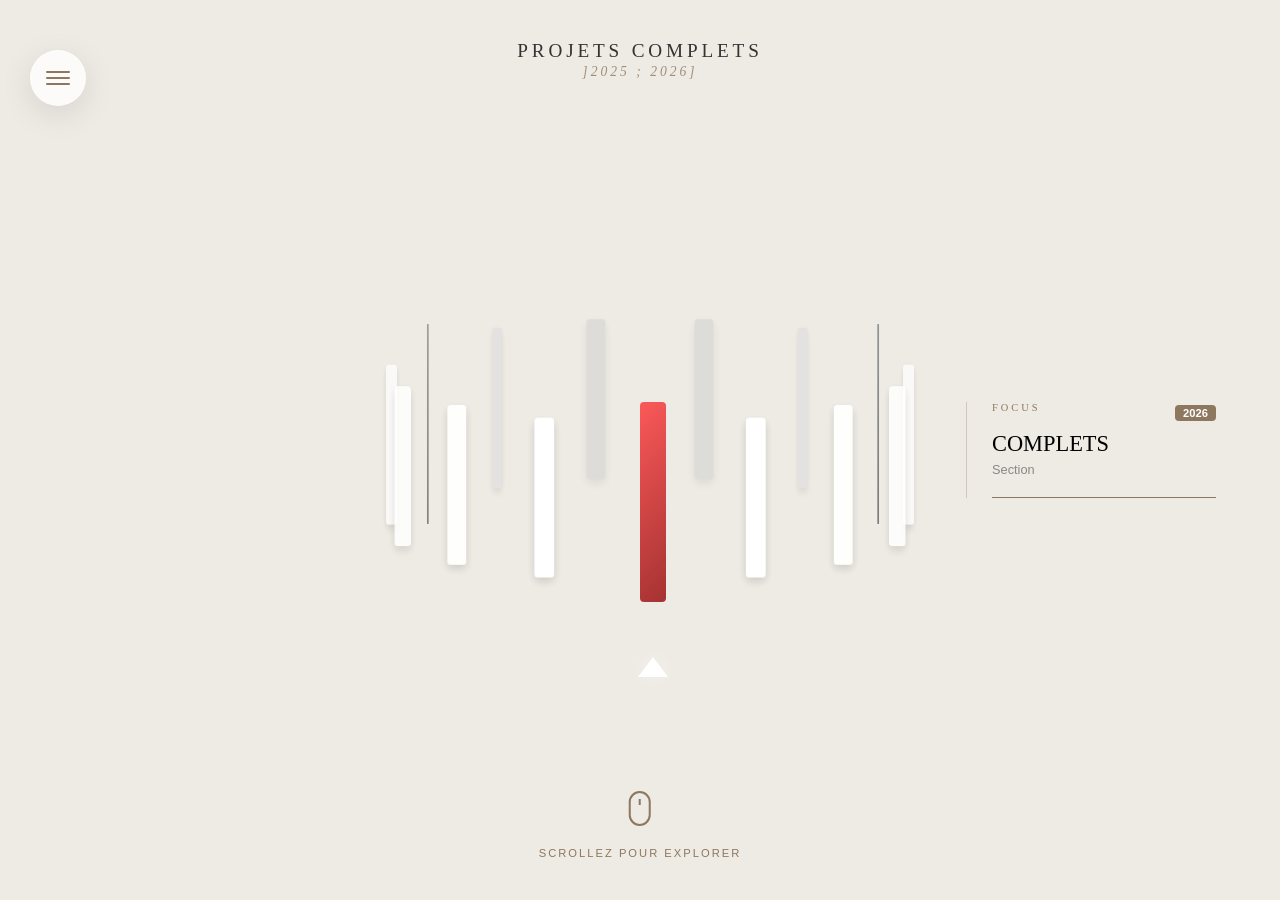
==== Etage1/etage1.html @ a909f146 "Update etage1.html" ====
<!DOCTYPE html>
<html lang="fr">

<head>
    <meta charset="UTF-8" />
    <meta name="viewport" content="width=device-width, initial-scale=1.0" />
    <title>Musée des projets - Étage I</title>
    <link rel="stylesheet" href="style1.css" />
</head>

<body>

    <header class="main-header">
        <div class="menu-stack">
            <div class="menu-items" id="menu-items">
                <a href="../bio/bio.html" class="floor-dot disabled" data-label="Étage 2">-1</a>
                <a href="../index.html" class="floor-dot" data-label="Accueil">0</a>
                <a href="etage1.html" class="floor-dot active" data-label="Étage 1">I</a>
                <a href="/Etage2/etage2.html" class="floor-dot disabled" data-label="Étage 2">II</a>
                <a href="#" class="floor-dot disabled" data-label="Étage 3">III</a>
            </div>

            <div class="menu-main-button" id="menu-toggle">
                <div class="burger-icon">
                    <span></span>
                    <span></span>
                    <span></span>
                </div>
            </div>
        </div>

        <div class="header-titles">
            <div id="category-title">PROJETS COMPLETS</div>
            <div class="floor-era">]2025 ; 2026]</div>
        </div>
    </header>

    <div id="scroll-hint">
        <div class="mouse">
            <div class="wheel"></div>
        </div>
        <p>Scrollez pour explorer</p>
    </div>

    <main class="scene">
        <div class="ring" id="ring">

            <div class="divider red" data-category="PROJETS COMPLETS" data-title="COMPLETS"></div>
            <div class="card" data-title="Mon Portfolio"
                data-img="../image/portfolio.png,../image/portfolio2.png,../image/portfolio3.png"
                data-desc="Site Web recensant la majeure partie de mes productions et produits personnels.">
            </div>
            <div class="card" data-title="Jack & Scie – Identité Visuelle (SAÉ 103)"
                data-img="../image/Identité_Visuelle_Perso.png,../image/LogoFinal.png,../image/Declinaison.png"
                data-desc="Dans le cadre de ce projet d'étude portant sur une marque fictive, j'ai conçu l'intégralité de l'univers visuel d'un artisan bûcheron. J'ai réalisé le logotype (fusion d'une bûche et d'une hache), sa symbolique et ses déclinaisons typographiques. J'ai également produit tous les éléments graphiques et structuré la charte graphique complète, incluant les teintes organiques et les supports digitaux (Instagram, Web).">
            </div>
            <div class="card" data-title="UI Design" data-img="img3.jpg"
                data-desc="Interface pour une application de gestion."></div>
            <div class="card" data-title="Illustration" data-img="img1.jpg"
                data-desc="Série d'illustrations vectorielles."></div>

            <div class="divider blue" data-category="PROJETS INCOMPLETS" data-title="EN COURS"></div>
            <div class="card" data-title="Projet Mobile" data-img="img1.jpg"
                data-desc="Développement d'une application React Native."></div>
            <div class="card" data-title="Site E-commerce" data-img="img2.jpg"
                data-desc="Maquette pour une boutique de mode."></div>
            <div class="card" data-title="Refonte Web" data-img="img3.jpg"
                data-desc="Modernisation d'un site institutionnel."></div>
            <div class="card" data-title="Branding" data-img="img1.jpg"
                data-desc="Recherche de logo pour une startup."></div>

            <div class="divider green" data-category="PROJET DIVERS" data-title="ARCHIVES"></div>
            <div class="card" data-title="Projet 2023" data-img="img1.jpg"
                data-desc="Ancien projet de fin d'études."></div>
            <div class="card" data-title="Sketchbook" data-img="img2.jpg"
                data-desc="Carnet de croquis numériques."></div>
            <div class="card" data-title="Motion Design" data-img="img3.jpg"
                data-desc="Animation de 30 secondes pour les réseaux."></div>
            <div class="card" data-title="Typographie" data-img="img1.jpg"
                data-desc="Expérimentations sur les polices de caractères."></div>

        </div>
        <div id="ring-cursor">
            <div class="cursor-arrow"></div>
        </div>
    </main>

    <aside id="info-sidebar">
        <div class="info-content">
            <div class="info-header">
                <span class="info-label">FOCUS</span>
                <span id="side-year" class="info-year">2026</span>
            </div>
            <h3 id="side-title">—</h3>
            <p id="side-category">Défilez pour explorer</p>
            <div class="info-indicator">
                <div id="progress-bar"></div>
            </div>
        </div>
    </aside>

    <div id="overlay"></div>

    <div id="project-detail">
        <div class="popup-container">

            <!-- SIDE IMAGE : CAROUSEL -->
            <div class="popup-image-side">
                <div class="carousel" id="carousel">
                    <div class="carousel-track" id="carousel-track"></div>

                    <button class="carousel-btn carousel-btn--prev" id="carousel-prev" aria-label="Image précédente">
                        <svg width="16" height="16" viewBox="0 0 16 16" fill="none">
                            <path d="M10 3L5 8L10 13" stroke="currentColor" stroke-width="1.5" stroke-linecap="round" stroke-linejoin="round"/>
                        </svg>
                    </button>
                    <button class="carousel-btn carousel-btn--next" id="carousel-next" aria-label="Image suivante">
                        <svg width="16" height="16" viewBox="0 0 16 16" fill="none">
                            <path d="M6 3L11 8L6 13" stroke="currentColor" stroke-width="1.5" stroke-linecap="round" stroke-linejoin="round"/>
                        </svg>
                    </button>

                    <div class="carousel-counter" id="carousel-counter">1 / 1</div>
                    <div class="carousel-dots" id="carousel-dots"></div>
                </div>
            </div>

            <!-- SIDE INFO -->
            <div class="popup-info-side">
                <h2 id="project-title">Titre du Projet</h2>
                <div class="popup-divider"></div>

                <!-- Wrapper pour le fondu de scroll -->
                <div class="desc-wrapper">
                    <p id="project-desc">Description détaillée ici...</p>
                </div>

                <button class="close-btn" onclick="closePopup()">FERMER</button>
            </div>
        </div>
    </div>

    <script src="https://cdnjs.cloudflare.com/ajax/libs/gsap/3.12.2/gsap.min.js"></script>
    <script src="script1.js"></script>
</body>

</html>
---- Etage1/style1.css ----
/* ============================================================
   VARIABLES ET CONFIGURATION DE BASE
   ============================================================ */
:root {
  --depth: 18px;
  --radius: 4px;
  --paper: #ffffff;
  --spine: #e2ded7;
  --accent: #8d775f;
  --bg-color: #eeeae4;
}

* { box-sizing: border-box; }

body {
  margin: 0;
  height: 100vh;
  background: var(--bg-color);
  font-family: "Georgia", serif;
  overflow: hidden;
}

/* --- EFFET D'ENTRÉE --- */
body::after {
  content: "";
  position: fixed;
  inset: 0;
  background-image: url("./image/fond.png");
  background-size: cover;
  background-position: center;
  z-index: 9999;
  opacity: 1;
  pointer-events: none;
  transition: filter 1.2s ease-out, opacity 1s ease-out;
}
body.loaded::after { opacity: 0; filter: blur(20px); }


/* ============================================================
   HEADER ET NAVIGATION
   ============================================================ */
header {
  position: absolute;
  top: 40px;
  width: 100%;
  text-align: center;
  letter-spacing: 0.2em;
  font-size: 1.2rem;
  color: #333;
  z-index: 10;
  opacity: 0;
  transition: opacity 1s ease-in;
}
body.loaded header { opacity: 1; }

.header-titles {
  display: flex;
  flex-direction: column;
  align-items: center;
  gap: 2px;
}

/* ============================================================
   MENU STACK (BURGER)
   ============================================================ */
.menu-stack {
  position: fixed;
  top: 50px;
  left: 30px;
  display: flex;
  flex-direction: column-reverse;
  align-items: center;
  z-index: 10000;
}

.menu-main-button {
  width: 56px;
  height: 56px;
  background: rgba(255,255,255,0.8);
  backdrop-filter: blur(10px);
  border: 1px solid rgba(255,255,255,0.3);
  border-radius: 50%;
  display: flex;
  justify-content: center;
  align-items: center;
  cursor: pointer;
  box-shadow: 0 8px 32px rgba(0,0,0,0.1);
  z-index: 10002;
  transition: all 0.5s cubic-bezier(0.4,0,0.2,1);
}
.menu-main-button:hover {
  background: #fff;
  box-shadow: 0 12px 40px rgba(0,0,0,0.15);
  transform: scale(1.05);
}

.burger-icon {
  width: 24px;
  height: 14px;
  position: relative;
  display: flex;
  flex-direction: column;
  justify-content: space-between;
}
.burger-icon span {
  display: block;
  width: 100%;
  height: 2px;
  background: var(--accent);
  border-radius: 2px;
  transition: all 0.4s cubic-bezier(0.68,-0.6,0.32,1.6);
}

.menu-stack.open .menu-main-button { transform: rotate(90deg); background: var(--accent); }
.menu-stack.open .burger-icon span { background: #fff; }
.menu-stack.open .burger-icon span:nth-child(1) { transform: translateY(6px) rotate(45deg); }
.menu-stack.open .burger-icon span:nth-child(2) { opacity: 0; transform: translateX(-20px); }
.menu-stack.open .burger-icon span:nth-child(3) { transform: translateY(-6px) rotate(-45deg); }

.menu-items {
  display: flex;
  flex-direction: column-reverse;
  gap: 15px;
  margin-top: 10px;
  margin-bottom: 0;
  pointer-events: none;
  transition: margin-bottom 0.5s cubic-bezier(0.4,0,0.2,1);
}
.menu-stack.open .menu-items { margin-bottom: 10px; pointer-events: auto; }

.floor-dot {
  width: 42px;
  height: 42px;
  background: rgba(255,255,255,0.9);
  backdrop-filter: blur(5px);
  border: 1px solid rgba(255,255,255,0.5);
  border-radius: 50%;
  display: flex;
  justify-content: center;
  align-items: center;
  text-decoration: none;
  color: #333;
  font-family: "Georgia", serif;
  font-weight: bold;
  box-shadow: 0 4px 15px rgba(0,0,0,0.05);
  opacity: 0;
  transform: translateY(30px) scale(0.5);
  transition: all 0.5s cubic-bezier(0.175,0.885,0.32,1.275);
}
.floor-dot:hover { transform: scale(1.15) !important; background: #fff; color: var(--accent); }
.menu-stack.open .floor-dot { opacity: 1; transform: translateY(0) scale(1); }
.menu-stack.open .floor-dot:nth-child(1) { transition-delay: 0.15s; }
.menu-stack.open .floor-dot:nth-child(2) { transition-delay: 0.1s; }
.menu-stack.open .floor-dot:nth-child(3) { transition-delay: 0.05s; }
.floor-dot.active { background: var(--accent); color: white; border: none; }

.floor-dot::after {
  content: attr(data-label);
  position: absolute;
  left: 55px;
  background: rgba(51,51,51,0.9);
  color: #fff;
  padding: 6px 12px;
  border-radius: 4px;
  font-size: 0.75rem;
  font-family: sans-serif;
  font-weight: 300;
  letter-spacing: 1px;
  white-space: nowrap;
  opacity: 0;
  transform: translateX(-10px);
  transition: all 0.3s ease;
  pointer-events: none;
}
.floor-dot:hover::after { opacity: 1; transform: translateX(0); }

/* ============================================================
   SCÈNE 3D ET CARDS
   ============================================================ */
.scene {
  position: relative;
  width: 100%;
  height: 100%;
  perspective: 600px !important;
  perspective-origin: center center;
  overflow: hidden;
  display: flex;
  justify-content: center;
  align-items: center;
  opacity: 0;
  transition: opacity 1s ease-in;
}
body.loaded .scene { opacity: 1; }

.ring {
  position: relative;
  width: 0;
  height: 0;
  transform-style: preserve-3d !important;
  transition: opacity 0.5s ease;
  will-change: transform, opacity;
}

.card, .divider {
  position: absolute;
  transform-style: preserve-3d;
  background: var(--paper);
  border-radius: var(--radius);
  top: 50%;
  left: 50%;
  transform-origin: center center;
  cursor: pointer;
}

.card {
  width: 20px;
  height: 160px;
  opacity: 0.9;
  box-shadow: 0 4px 10px rgba(0,0,0,0.15);
}
.card:hover { background-color: antiquewhite; }

.divider {
  width: 26px;
  height: 200px;
  background: #cfc8be;
  cursor: default;
}

.card::before, .divider::before {
  content: "";
  position: absolute;
  top: 0;
  left: calc(-1 * var(--depth));
  width: var(--depth);
  height: 100%;
  background: var(--spine);
  transform-origin: right center;
  transform: rotateY(-90deg);
}
.card[data-spine="right"]::before,
.divider[data-spine="right"]::before {
  left: auto;
  right: calc(-1 * var(--depth));
  transform-origin: left center;
  transform: rotateY(90deg);
}

/* ============================================================
   POP-UP ET OVERLAY
   ============================================================ */
#overlay {
  position: fixed;
  inset: 0;
  background: rgba(0,0,0,0.4);
  backdrop-filter: blur(8px);
  opacity: 0;
  pointer-events: none;
  transition: opacity 0.5s ease;
  z-index: 900;
}

#project-detail {
  display: none;
  position: fixed;
  top: 50%;
  left: 50%;
  transform: translate(-50%,-50%) scale(0.9);
  width: 800px;
  max-width: 90vw;
  background: #fdfcf9;
  border-radius: 12px;
  box-shadow: 0 20px 50px rgba(0,0,0,0.2);
  z-index: 1000;
  opacity: 0;
  overflow: hidden;
  transition: all 0.5s cubic-bezier(0.19,1,0.22,1);
}
#project-detail.active { opacity: 1; transform: translate(-50%,-50%) scale(1); }

.popup-container {
  display: flex;
  height: 450px;
}

/* ============================================================
   CAROUSEL
   ============================================================ */
.popup-image-side {
  flex: 1.2;
  background: #1a1a1a;
  overflow: hidden;
  position: relative;
}

.carousel {
  position: relative;
  width: 100%;
  height: 100%;
  overflow: hidden;
}

.carousel-track {
  display: flex;
  height: 100%;
  transition: transform 0.45s cubic-bezier(0.77,0,0.175,1);
  will-change: transform;
}

.carousel-slide {
  flex: 0 0 100%;
  width: 100%;
  height: 100%;
  display: flex;
  align-items: center;
  justify-content: center;
  background: #111;
}
.carousel-slide img {
  width: 100%;
  height: 100%;
  object-fit: contain;
  display: block;
}

.carousel-btn {
  position: absolute;
  top: 50%;
  transform: translateY(-50%);
  width: 36px;
  height: 36px;
  background: rgba(255,255,255,0.12);
  border: 1px solid rgba(255,255,255,0.2);
  border-radius: 50%;
  color: #fff;
  display: flex;
  align-items: center;
  justify-content: center;
  cursor: pointer;
  z-index: 10;
  backdrop-filter: blur(4px);
  transition: background 0.25s ease, transform 0.25s ease;
}
.carousel-btn:hover { background: rgba(255,255,255,0.28); transform: translateY(-50%) scale(1.1); }
.carousel-btn--prev { left: 12px; }
.carousel-btn--next { right: 12px; }

.carousel-counter {
  position: absolute;
  top: 12px;
  right: 14px;
  font-family: sans-serif;
  font-size: 0.65rem;
  letter-spacing: 1.5px;
  color: rgba(255,255,255,0.6);
  background: rgba(0,0,0,0.35);
  padding: 3px 8px;
  border-radius: 20px;
  backdrop-filter: blur(4px);
  z-index: 10;
}

.carousel-dots {
  position: absolute;
  bottom: 14px;
  left: 50%;
  transform: translateX(-50%);
  display: flex;
  gap: 6px;
  z-index: 10;
}
.carousel-dot {
  width: 6px;
  height: 6px;
  border-radius: 50%;
  border: none;
  background: rgba(255,255,255,0.35);
  cursor: pointer;
  padding: 0;
  transition: background 0.3s ease, transform 0.3s ease;
}
.carousel-dot.active { background: #fff; transform: scale(1.3); }

/* ============================================================
   POPUP INFO SIDE
   ============================================================ */
.popup-info-side {
  flex: 1;
  padding: 40px;
  display: flex;
  flex-direction: column;
  /* On ne centre plus verticalement pour garder l'ordre naturel */
  justify-content: flex-start;
  padding-top: 36px;
  overflow: hidden; /* sécurité */
}

/* --- TITRE : transition de taille fluide (taille injectée par JS) --- */
#project-title {
  font-family: "Georgia", serif;
  /* Pas de font-size fixe ici : le JS l'injecte dynamiquement */
  font-size: 1.8rem;
  margin: 0;
  color: #2c2c2c;
  text-transform: uppercase;
  letter-spacing: 2px;
  line-height: 1.2;
  transition: font-size 0.3s ease;
  /* Empêche le titre de déborder sur plusieurs lignes quand il est très long */
  word-break: break-word;
  hyphens: auto;
}

.popup-divider {
  width: 40px;
  height: 2px;
  background: var(--accent);
  margin: 16px 0;
  flex-shrink: 0;
}

/* --- WRAPPER DESCRIPTION : gère le scroll et le fondu bas --- */
.desc-wrapper {
  position: relative;
  flex: 1;
  min-height: 0; /* IMPORTANT : permet à flex d'autoriser le scroll */
  overflow: hidden;
  margin-bottom: 20px;
}

/* Fondu bas : visible seulement quand il y a du contenu caché */
.desc-wrapper::after {
  content: "";
  position: absolute;
  bottom: 0;
  left: 0;
  right: 0;
  height: 40px;
  background: linear-gradient(to bottom, transparent, #fdfcf9);
  pointer-events: none;
  opacity: 0;
  transition: opacity 0.3s ease;
}
.desc-wrapper.has-overflow::after { opacity: 1; }

/* La description est scrollable */
#project-desc {
  height: 100%;
  overflow-y: auto;
  margin: 0;
  padding-right: 6px; /* espace pour la scrollbar */
  line-height: 1.7;
  color: #555;
  transition: font-size 0.3s ease;

  /* Scrollbar discrète */
  scrollbar-width: thin;
  scrollbar-color: rgba(141,119,95,0.3) transparent;
}
#project-desc::-webkit-scrollbar { width: 3px; }
#project-desc::-webkit-scrollbar-track { background: transparent; }
#project-desc::-webkit-scrollbar-thumb {
  background: rgba(141,119,95,0.35);
  border-radius: 2px;
}
#project-desc::-webkit-scrollbar-thumb:hover { background: var(--accent); }

.close-btn {
  align-self: flex-start;
  flex-shrink: 0;
  padding: 10px 25px;
  background: transparent;
  border: 1px solid var(--accent);
  color: var(--accent);
  cursor: pointer;
  letter-spacing: 2px;
  font-size: 0.7rem;
  transition: 0.3s;
}
.close-btn:hover { background: var(--accent); color: white; }

/* --- COULEURS DES DIVIDERS --- */
.red   { background: linear-gradient(135deg, #a73b3b, #6e2121); }
.blue  { background: linear-gradient(135deg, #4a6a7c, #2a3d47); }
.green { background: linear-gradient(135deg, #6b7c5a, #3e4934); }

/* ============================================================
   SIDEBAR INFO
   ============================================================ */
#info-sidebar {
  position: fixed;
  right: 5%;
  top: 50%;
  transform: translateY(-50%) translateX(50px);
  width: 250px;
  z-index: 5;
  pointer-events: none;
  text-align: left;
  border-left: 1px solid rgba(141,119,95,0.3);
  padding-left: 25px;
  opacity: 0;
  transition: transform 1.2s cubic-bezier(0.22,1,0.36,1), opacity 1.2s ease;
}
body.loaded #info-sidebar { opacity: 1; transform: translateY(-50%) translateX(0); }

.info-label {
  font-size: 0.65rem;
  letter-spacing: 3px;
  color: var(--accent);
  display: block;
  margin-bottom: 10px;
}

#side-title {
  font-size: 1.4rem;
  margin: 0;
  text-transform: uppercase;
  font-weight: 400;
  transition: opacity 0.4s ease, transform 0.4s ease;
}

#side-category {
  font-family: sans-serif;
  font-size: 0.8rem;
  color: #888;
  margin-top: 5px;
}

.info-indicator {
  width: 100%;
  height: 1px;
  background: rgba(0,0,0,0.1);
  margin-top: 20px;
  position: relative;
}

#progress-bar {
  position: absolute;
  top: 0; left: 0;
  height: 100%;
  width: 0%;
  background: var(--accent);
  transition: width 0.3s ease;
}

.floor-era {
  font-size: 0.85rem;
  letter-spacing: 3px;
  color: var(--accent);
  opacity: 0.8;
  font-style: italic;
  font-family: serif;
}

.info-header {
  display: flex;
  justify-content: space-between;
  align-items: center;
  margin-bottom: 8px;
}

.info-year {
  font-size: 0.7rem;
  font-family: sans-serif;
  background: var(--accent);
  color: #fff;
  padding: 2px 8px;
  border-radius: 4px;
  font-weight: bold;
}

.text-flicker { opacity: 0; transform: translateX(10px); }

/* ============================================================
   TRANSITIONS DE NAVIGATION
   ============================================================ */
body.transition-up .ring { pointer-events: none; }
body.transition-up .scene { filter: blur(0px); animation: motion-blur 1.6s forwards; }

@keyframes motion-blur {
  0%   { filter: blur(0px); }
  50%  { filter: blur(2px); }
  100% { filter: blur(10px); }
}

body.transition-up #info-sidebar {
  transform: translateY(-100vh);
  opacity: 0;
  transition: transform 1s ease-in, opacity 0.8s ease-in;
}

body.transition-up::before {
  content: "";
  position: fixed;
  bottom: 0; left: 0;
  width: 100%;
  height: 0%;
  background: linear-gradient(to top, var(--paper), transparent);
  z-index: 10001;
  pointer-events: none;
  animation: floor-flash 1.5s forwards;
}

@keyframes floor-flash {
  0%   { height: 0%; opacity: 0; }
  50%  { height: 100%; opacity: 0.5; }
  100% { height: 100%; opacity: 1; }
}

/* ============================================================
   SCROLL HINT
   ============================================================ */
#scroll-hint {
  position: fixed;
  bottom: 30px;
  left: 50%;
  transform: translateX(-50%);
  display: flex;
  flex-direction: column;
  align-items: center;
  gap: 10px;
  color: var(--accent);
  font-family: sans-serif;
  font-size: 0.7rem;
  letter-spacing: 2px;
  text-transform: uppercase;
  z-index: 100;
  transition: opacity 0.5s ease;
}

.mouse {
  width: 22px;
  height: 35px;
  border: 2px solid var(--accent);
  border-radius: 12px;
  position: relative;
}

.wheel {
  width: 2px;
  height: 6px;
  background: var(--accent);
  position: absolute;
  top: 6px;
  left: 50%;
  transform: translateX(-50%);
  animation: scroll-anim 1.5s infinite;
}

@keyframes scroll-anim {
  0%   { opacity: 1; transform: translate(-50%, 0); }
  100% { opacity: 0; transform: translate(-50%, 15px); }
}

#ring-cursor {
  position: absolute;
  top: 73%;
  left: 51%;
  transform: translateX(-50%);
  z-index: 1000;
  pointer-events: none;
  display: flex;
  flex-direction: column;
  align-items: center;
}

.cursor-arrow {
  width: 0;
  height: 0;
  border-left: 15px solid transparent;
  border-right: 15px solid transparent;
  border-bottom: 20px solid #ffffff;
  filter: drop-shadow(0px 0px 10px rgba(255,255,255,0.5));
  animation: bounce 2s infinite ease-in-out;
}

@keyframes bounce {
  0%, 100% { transform: translateY(0); }
  50%       { transform: translateY(-10px); }
}
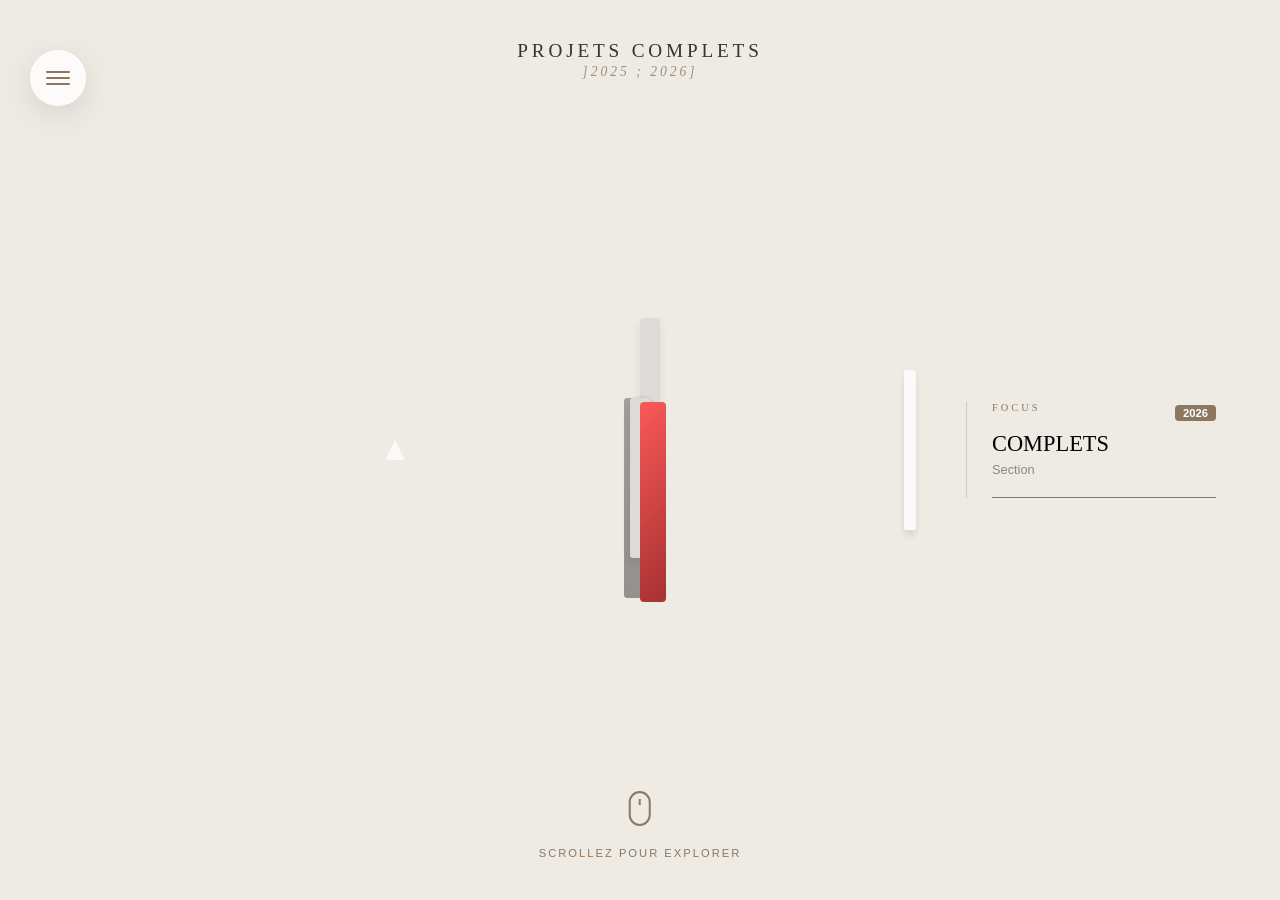
==== commit 4840489f: "Update project titles and remove old cards" ====
--- a/Etage1/etage1.html
+++ b/Etage1/etage1.html
@@ -16,7 +16,7 @@
                 <a href="../bio/bio.html" class="floor-dot disabled" data-label="Étage 2">-1</a>
                 <a href="../index.html" class="floor-dot" data-label="Accueil">0</a>
                 <a href="etage1.html" class="floor-dot active" data-label="Étage 1">I</a>
-                <a href="/Etage2/etage2.html" class="floor-dot disabled" data-label="Étage 2">II</a>
+                <a href="../Etage2/etage2.html" class="floor-dot disabled" data-label="Étage 2">II</a>
                 <a href="#" class="floor-dot disabled" data-label="Étage 3">III</a>
             </div>
 
@@ -47,18 +47,18 @@
 
             <div class="divider red" data-category="PROJETS COMPLETS" data-title="COMPLETS"></div>
             <div class="card" data-title="Mon Portfolio"
-                data-img="../image/portfolio.png,../image/portfolio2.png,../image/portfolio3.png"
+                data-img="../image/portfolio.png,../image/portfolio2.png"
                 data-desc="Site Web recensant la majeure partie de mes productions et produits personnels.">
             </div>
             <div class="card" data-title="Jack & Scie – Identité Visuelle (SAÉ 103)"
-                data-img="../image/Identité_Visuelle_Perso.png,../image/LogoFinal.png,../image/Declinaison.png"
-                data-desc="Dans le cadre de ce projet d'étude portant sur une marque fictive, j'ai conçu l'intégralité de l'univers visuel d'un artisan bûcheron. J'ai réalisé le logotype (fusion d'une bûche et d'une hache), sa symbolique et ses déclinaisons typographiques. J'ai également produit tous les éléments graphiques et structuré la charte graphique complète, incluant les teintes organiques et les supports digitaux (Instagram, Web).">
+                data-img="../image/IDvisuelPerso.png,../image/LogoFinal.png,../image/Declinaison.png"
+                data-desc="Réalisation d’une newsletter fictive (16/11/2025) simulant un compte-rendu du forum « Go Études Sup ! ». Ce projet met en avant l'Espace Michel Serres, ses ressources physiques et ses modes de consultation numérique. Le support inclut une synthèse technique sur le Machine Learning , un jeu de mots-croisés pédagogique pour tester les connaissances et se conclut par une bibliographie normée exhaustive sur les langages de programmation.">
+            
+            <div class="card" data-title="Newsletter MMI & CO. – IUT de Béziers"
+                data-img="../image/newsL1.png,../image/newsL2.png,../image/newsL3.png,../image/newsL4.png"
+                data-desc="Réalisation d’une newsletter fictive (16/11/2025) simulant un compte-rendu du forum « Go Études Sup ! ». Ce projet met en avant l'Espace Michel Serres, ses ressources physiques et ses modes de consultation numérique. Le support inclut une synthèse technique sur le Machine Learning , un jeu de mots-croisés pédagogique pour tester les connaissances et se conclut par une bibliographie normée exhaustive sur les langages de programmation.">
             </div>
-            <div class="card" data-title="UI Design" data-img="img3.jpg"
-                data-desc="Interface pour une application de gestion."></div>
-            <div class="card" data-title="Illustration" data-img="img1.jpg"
-                data-desc="Série d'illustrations vectorielles."></div>
-
+                
             <div class="divider blue" data-category="PROJETS INCOMPLETS" data-title="EN COURS"></div>
             <div class="card" data-title="Projet Mobile" data-img="img1.jpg"
                 data-desc="Développement d'une application React Native."></div>
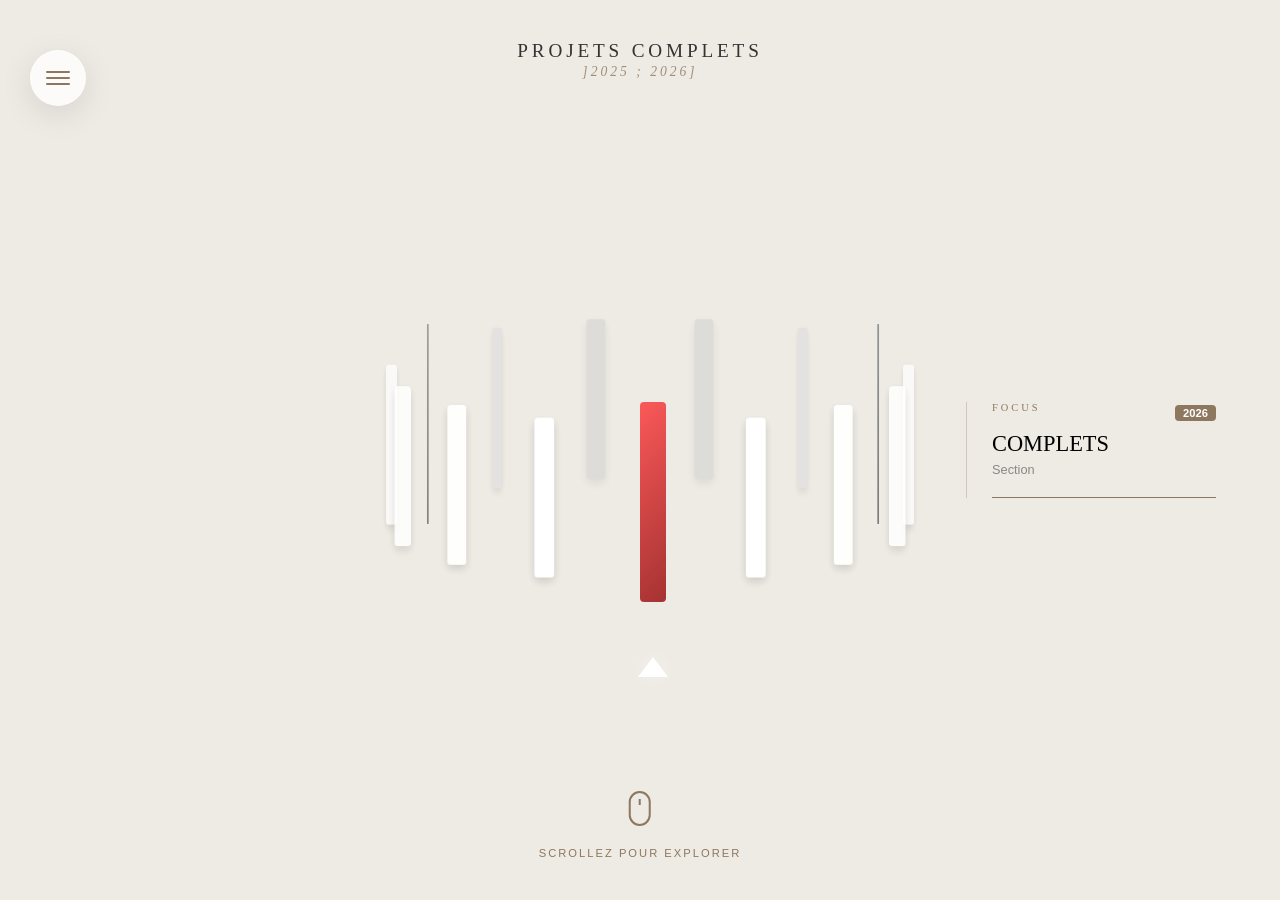
==== commit 018d9e86: "Update project images and descriptions in HTML" ====
--- a/Etage1/etage1.html
+++ b/Etage1/etage1.html
@@ -47,17 +47,17 @@
 
             <div class="divider red" data-category="PROJETS COMPLETS" data-title="COMPLETS"></div>
             <div class="card" data-title="Mon Portfolio"
-                data-img="../image/portfolio.png,../image/portfolio2.png"
+                data-img="/image/portfolio.png,/image/portfolio2.png,/image/portfolio3.png"
                 data-desc="Site Web recensant la majeure partie de mes productions et produits personnels.">
             </div>
             <div class="card" data-title="Jack & Scie – Identité Visuelle (SAÉ 103)"
-                data-img="../image/IDvisuelPerso.png,../image/LogoFinal.png,../image/Declinaison.png"
-                data-desc="Réalisation d’une newsletter fictive (16/11/2025) simulant un compte-rendu du forum « Go Études Sup ! ». Ce projet met en avant l'Espace Michel Serres, ses ressources physiques et ses modes de consultation numérique. Le support inclut une synthèse technique sur le Machine Learning , un jeu de mots-croisés pédagogique pour tester les connaissances et se conclut par une bibliographie normée exhaustive sur les langages de programmation.">
-            
-            <div class="card" data-title="Newsletter MMI & CO. – IUT de Béziers"
-                data-img="../image/newsL1.png,../image/newsL2.png,../image/newsL3.png,../image/newsL4.png"
-                data-desc="Réalisation d’une newsletter fictive (16/11/2025) simulant un compte-rendu du forum « Go Études Sup ! ». Ce projet met en avant l'Espace Michel Serres, ses ressources physiques et ses modes de consultation numérique. Le support inclut une synthèse technique sur le Machine Learning , un jeu de mots-croisés pédagogique pour tester les connaissances et se conclut par une bibliographie normée exhaustive sur les langages de programmation.">
+                data-img="/image/Identité_Visuelle_Perso.png,/image/LogoFinal.png,/image/Declinaison.png"
+                data-desc="Dans le cadre de ce projet d'étude portant sur une marque fictive, j'ai conçu l'intégralité de l'univers visuel d'un artisan bûcheron. J'ai réalisé le logotype (fusion d'une bûche et d'une hache), sa symbolique et ses déclinaisons typographiques. J'ai également produit tous les éléments graphiques et structuré la charte graphique complète, incluant les teintes organiques et les supports digitaux (Instagram, Web).">
             </div>
+            <div class="card" data-title="UI Design" data-img="img3.jpg"
+                data-desc="Interface pour une application de gestion."></div>
+            <div class="card" data-title="Illustration" data-img="img1.jpg"
+                data-desc="Série d'illustrations vectorielles."></div>
                 
             <div class="divider blue" data-category="PROJETS INCOMPLETS" data-title="EN COURS"></div>
             <div class="card" data-title="Projet Mobile" data-img="img1.jpg"
